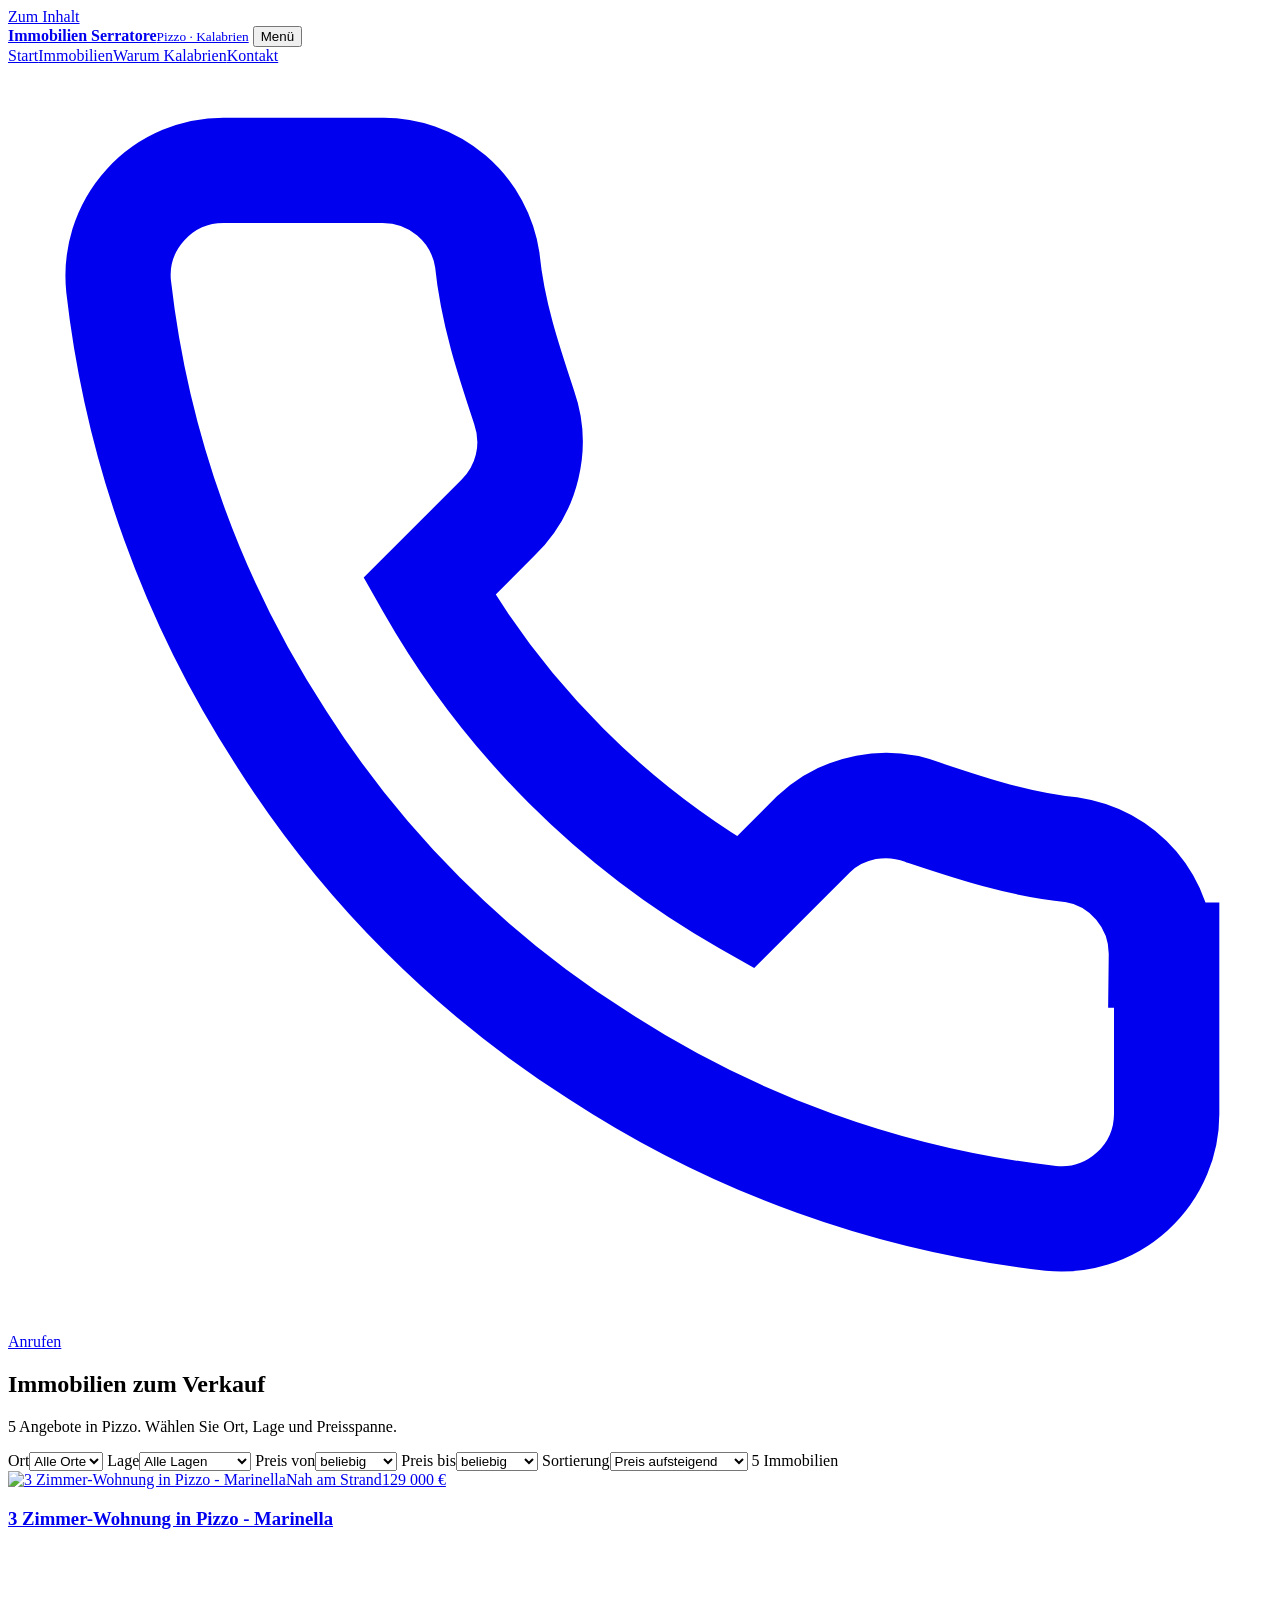
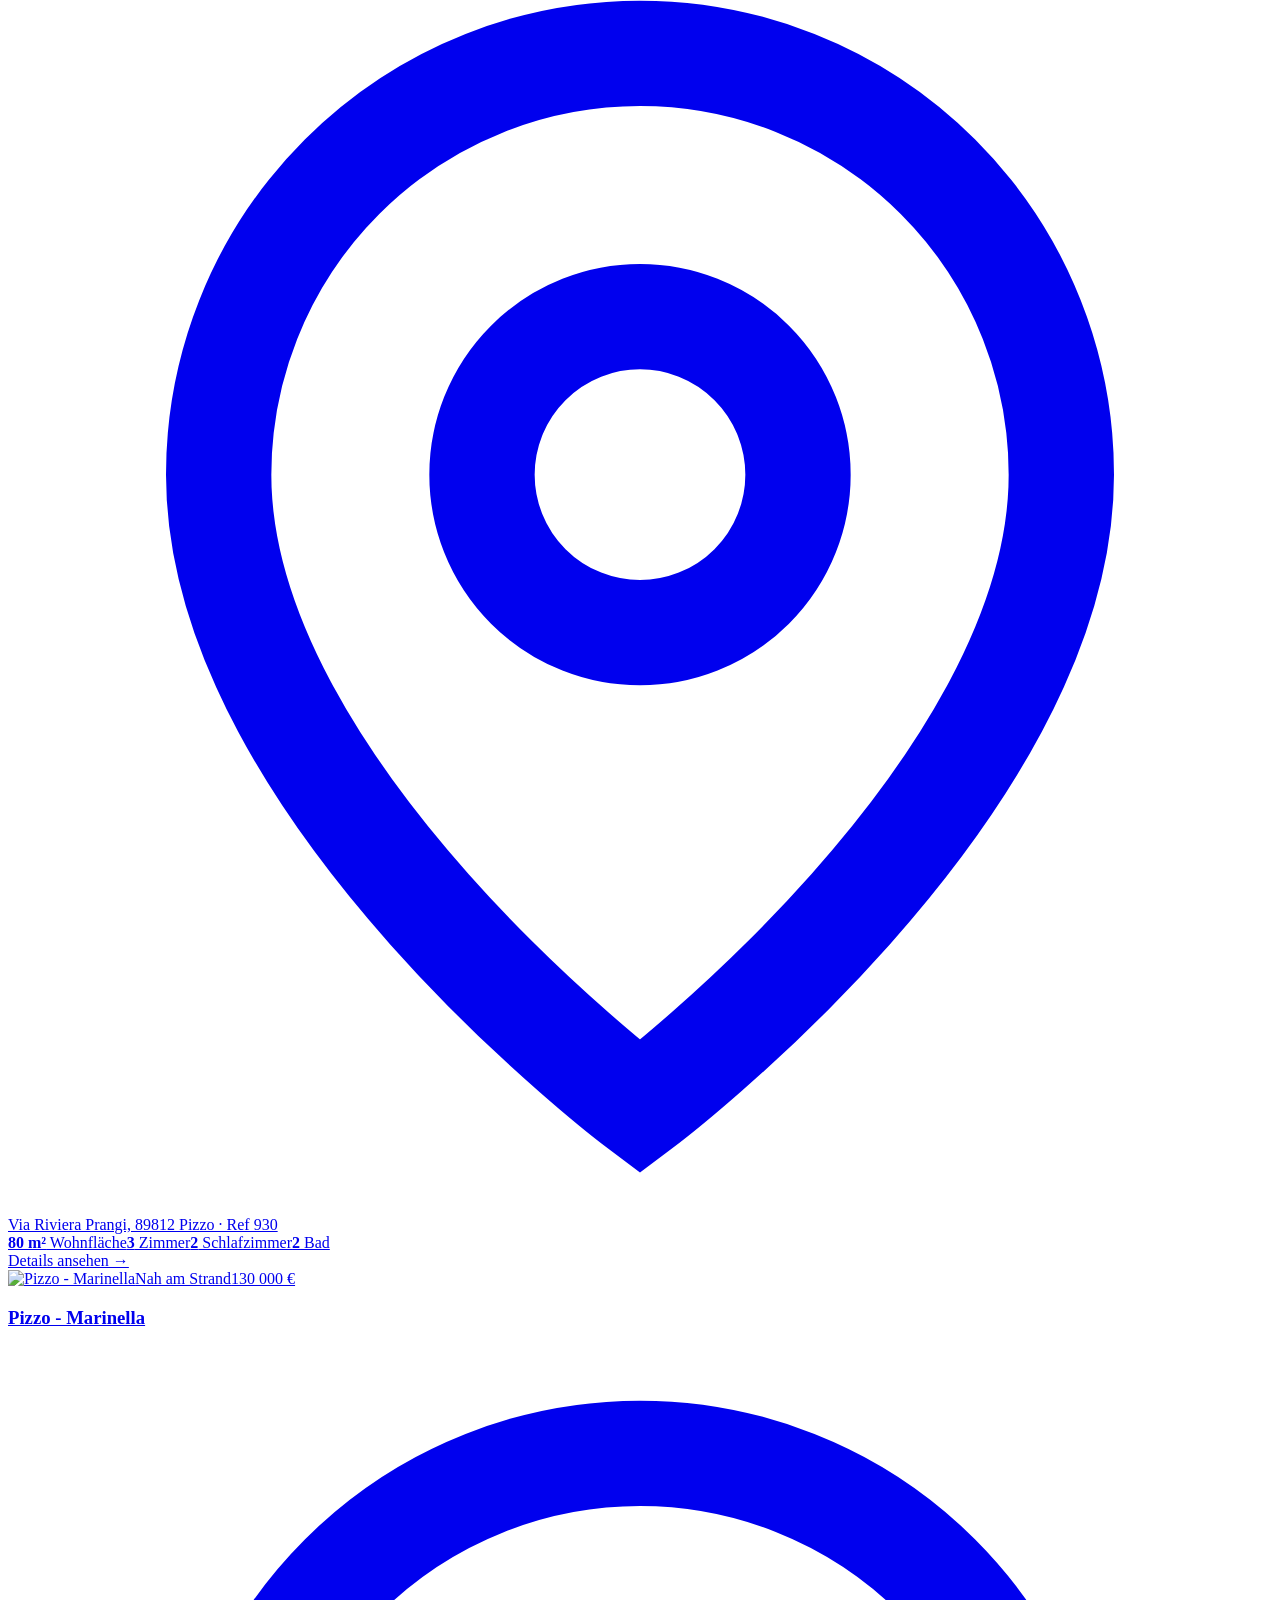
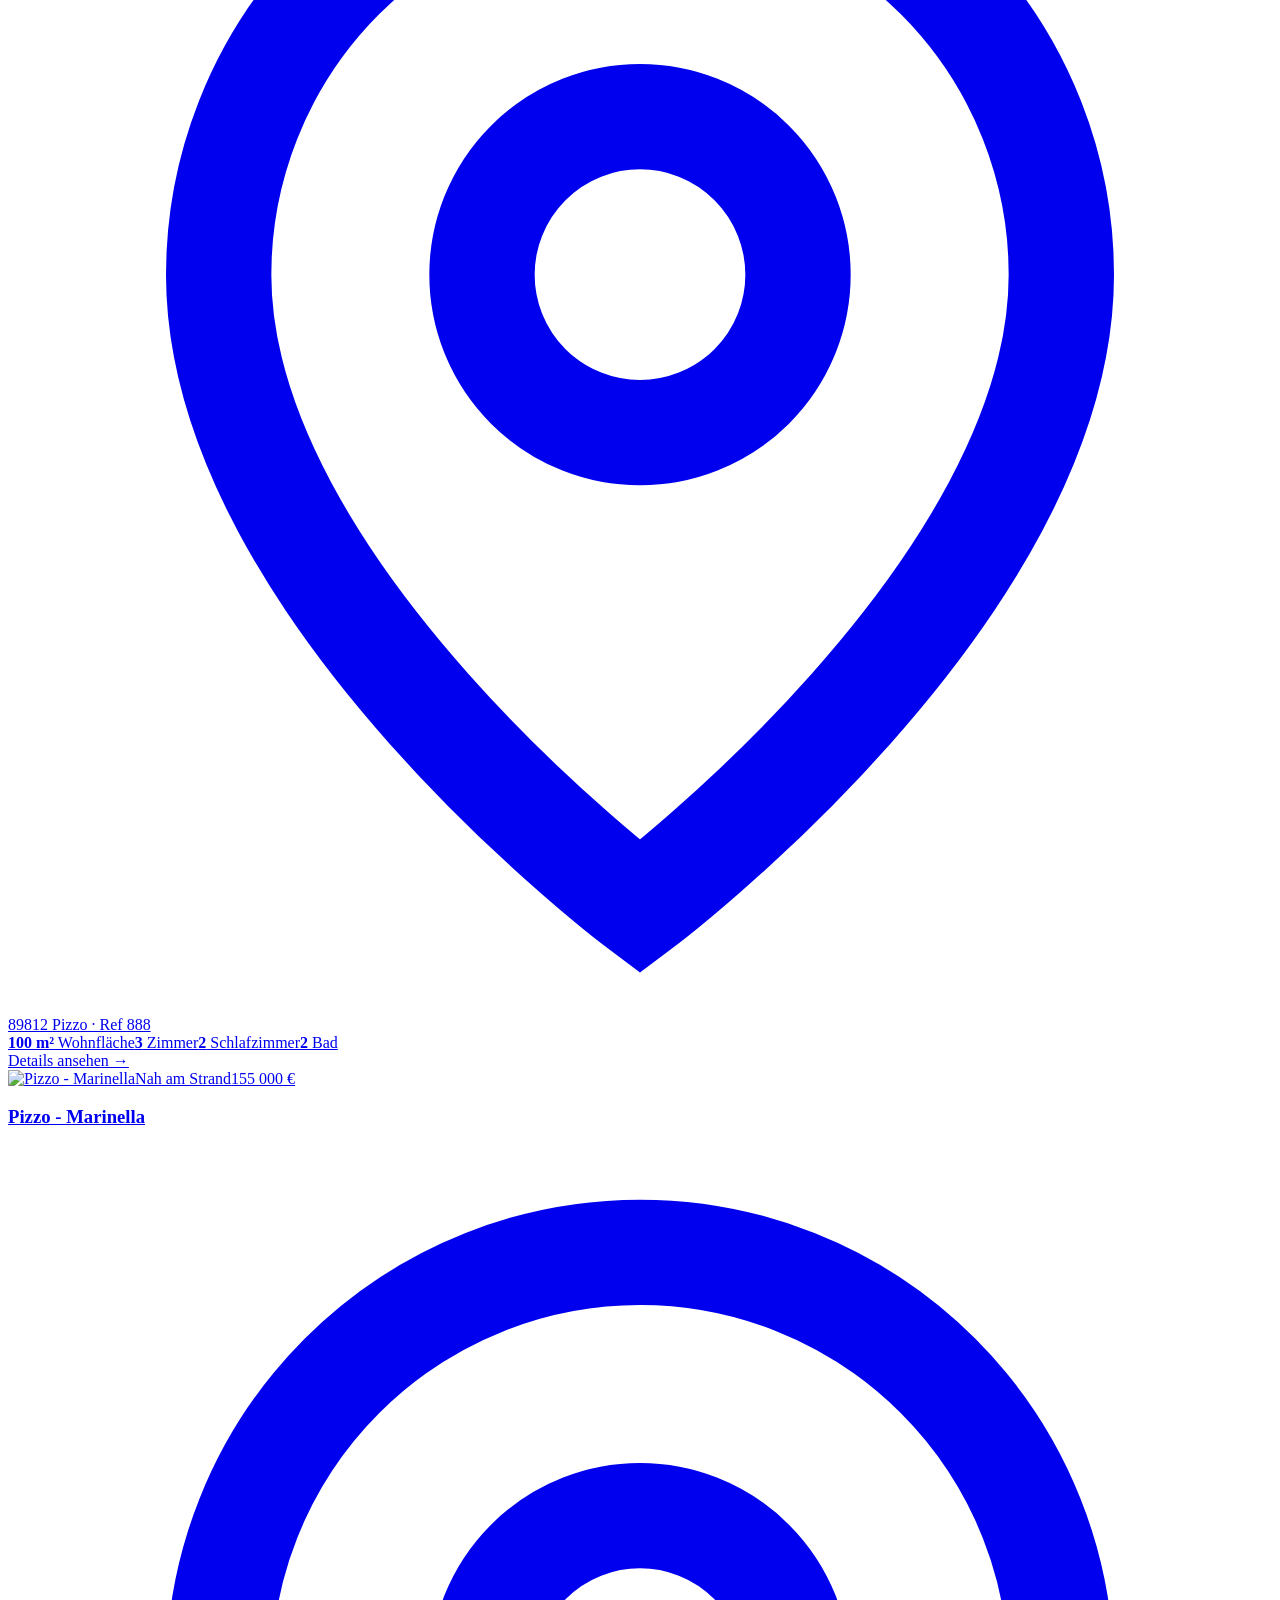
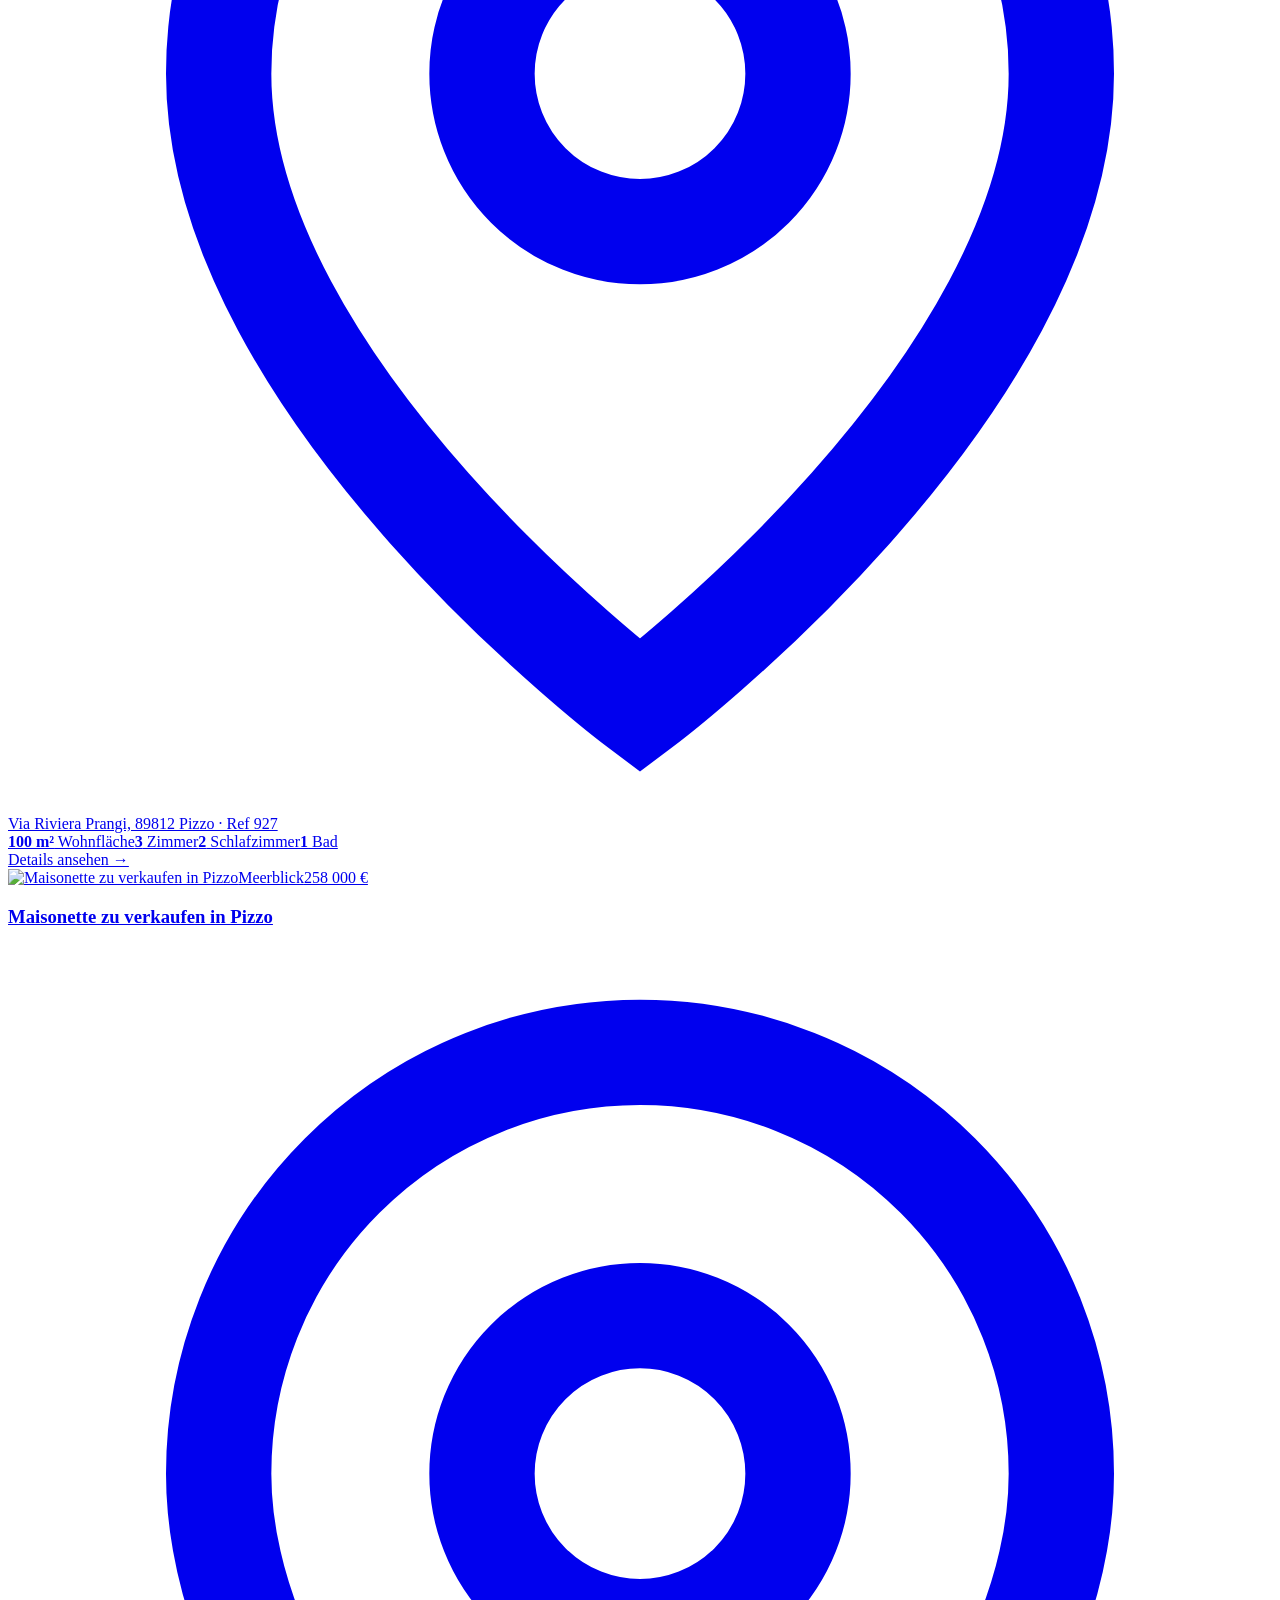
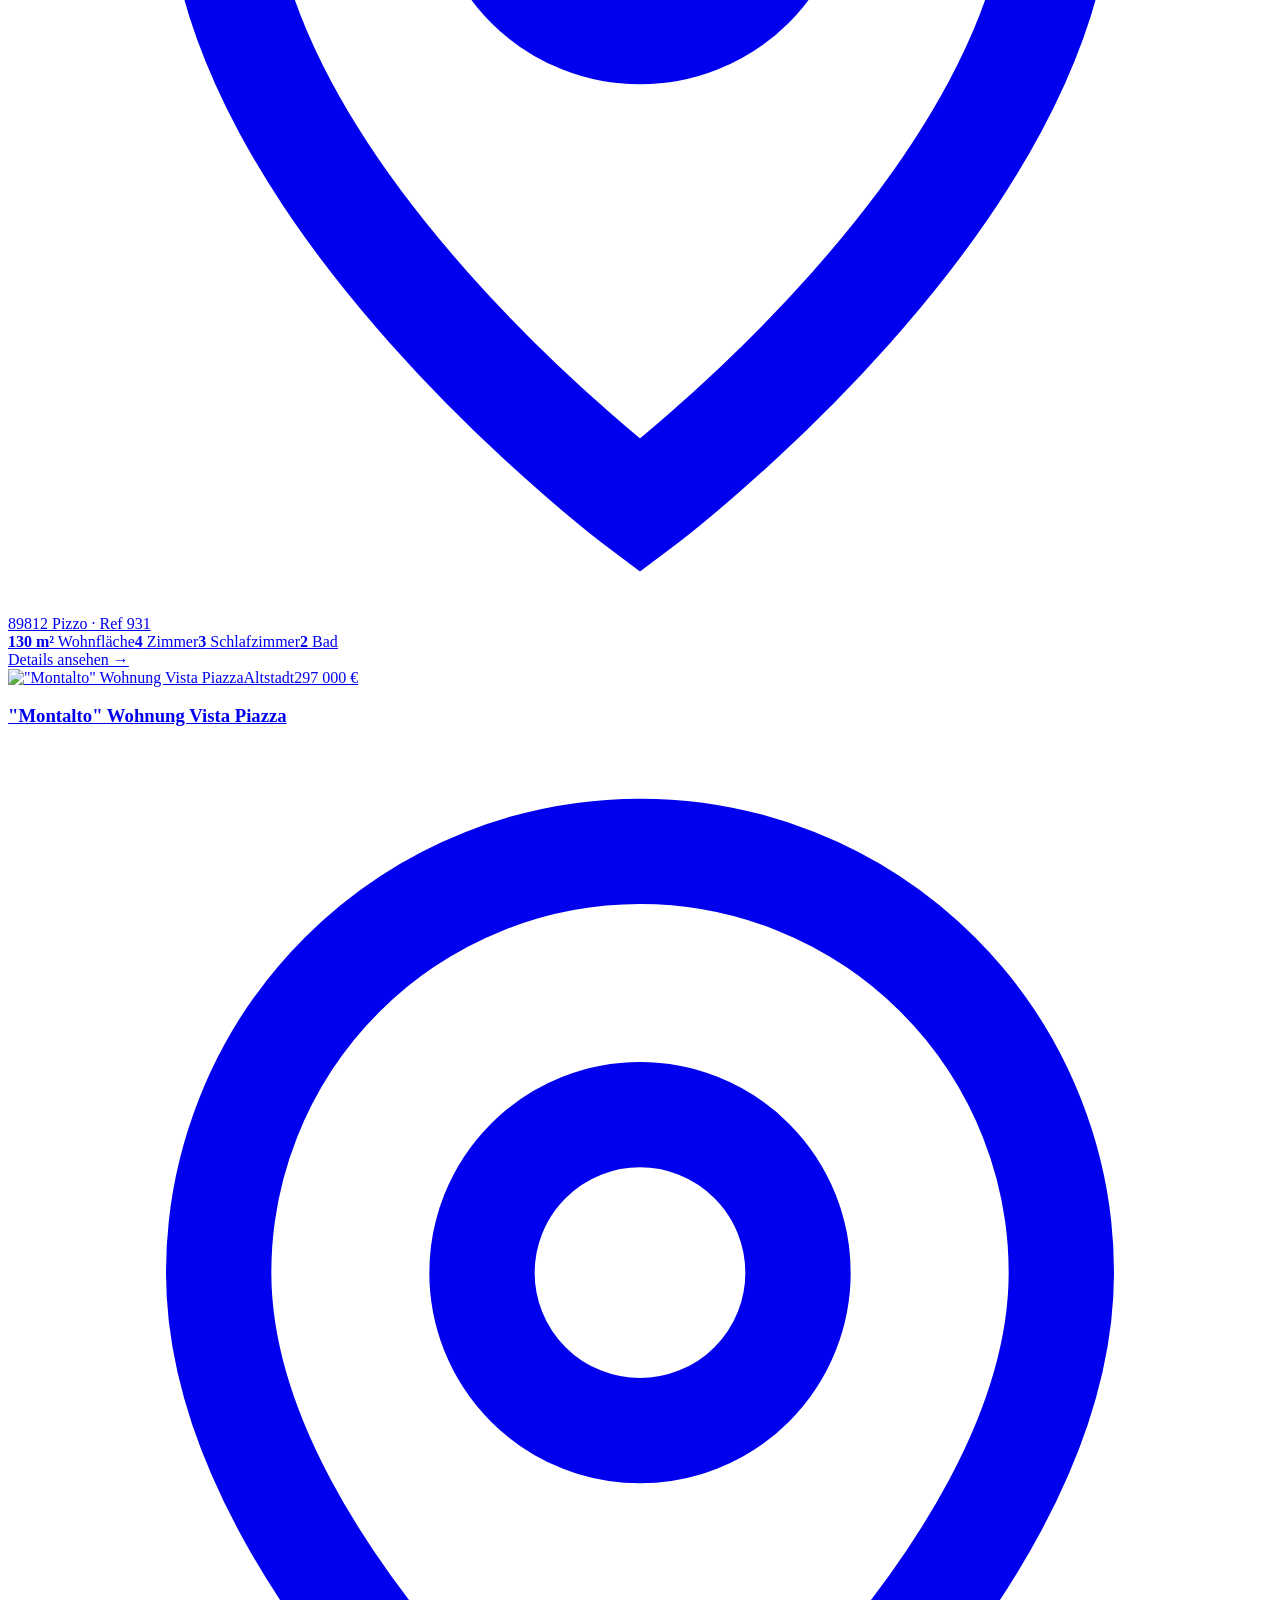
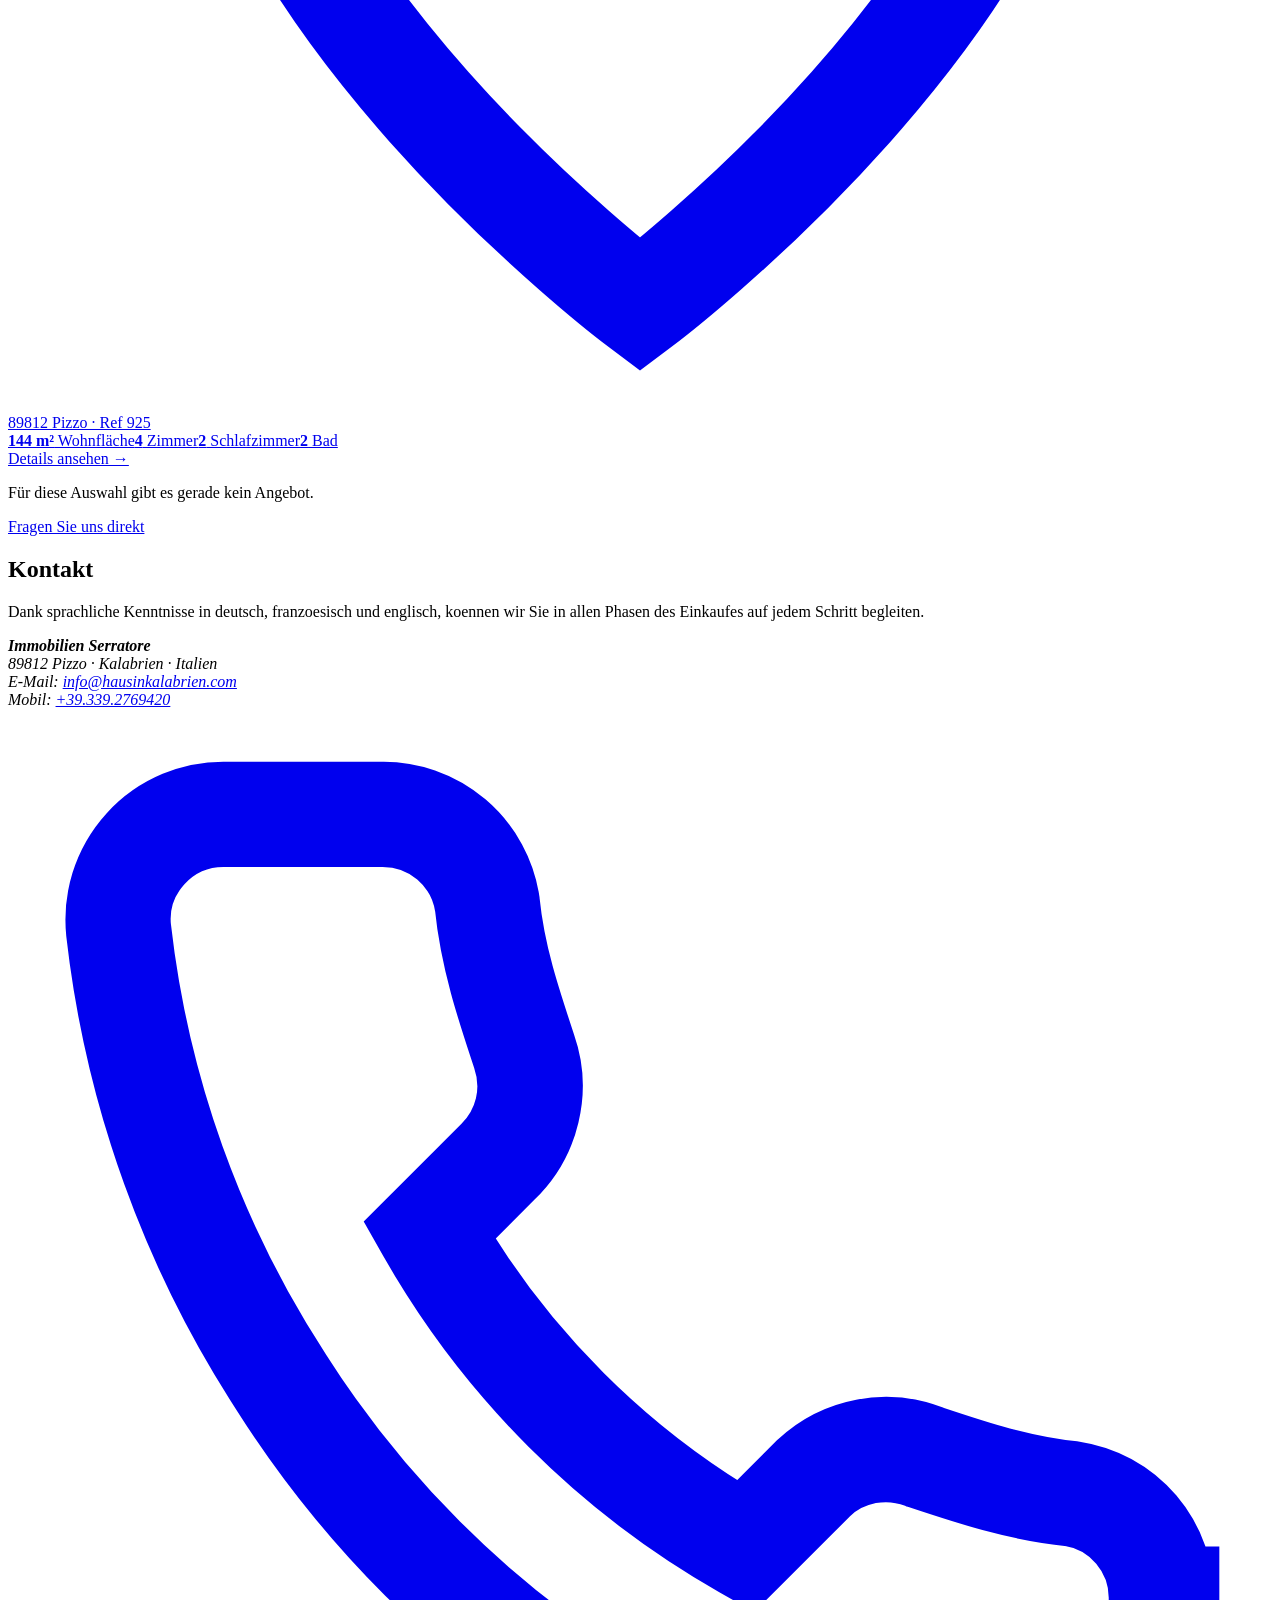
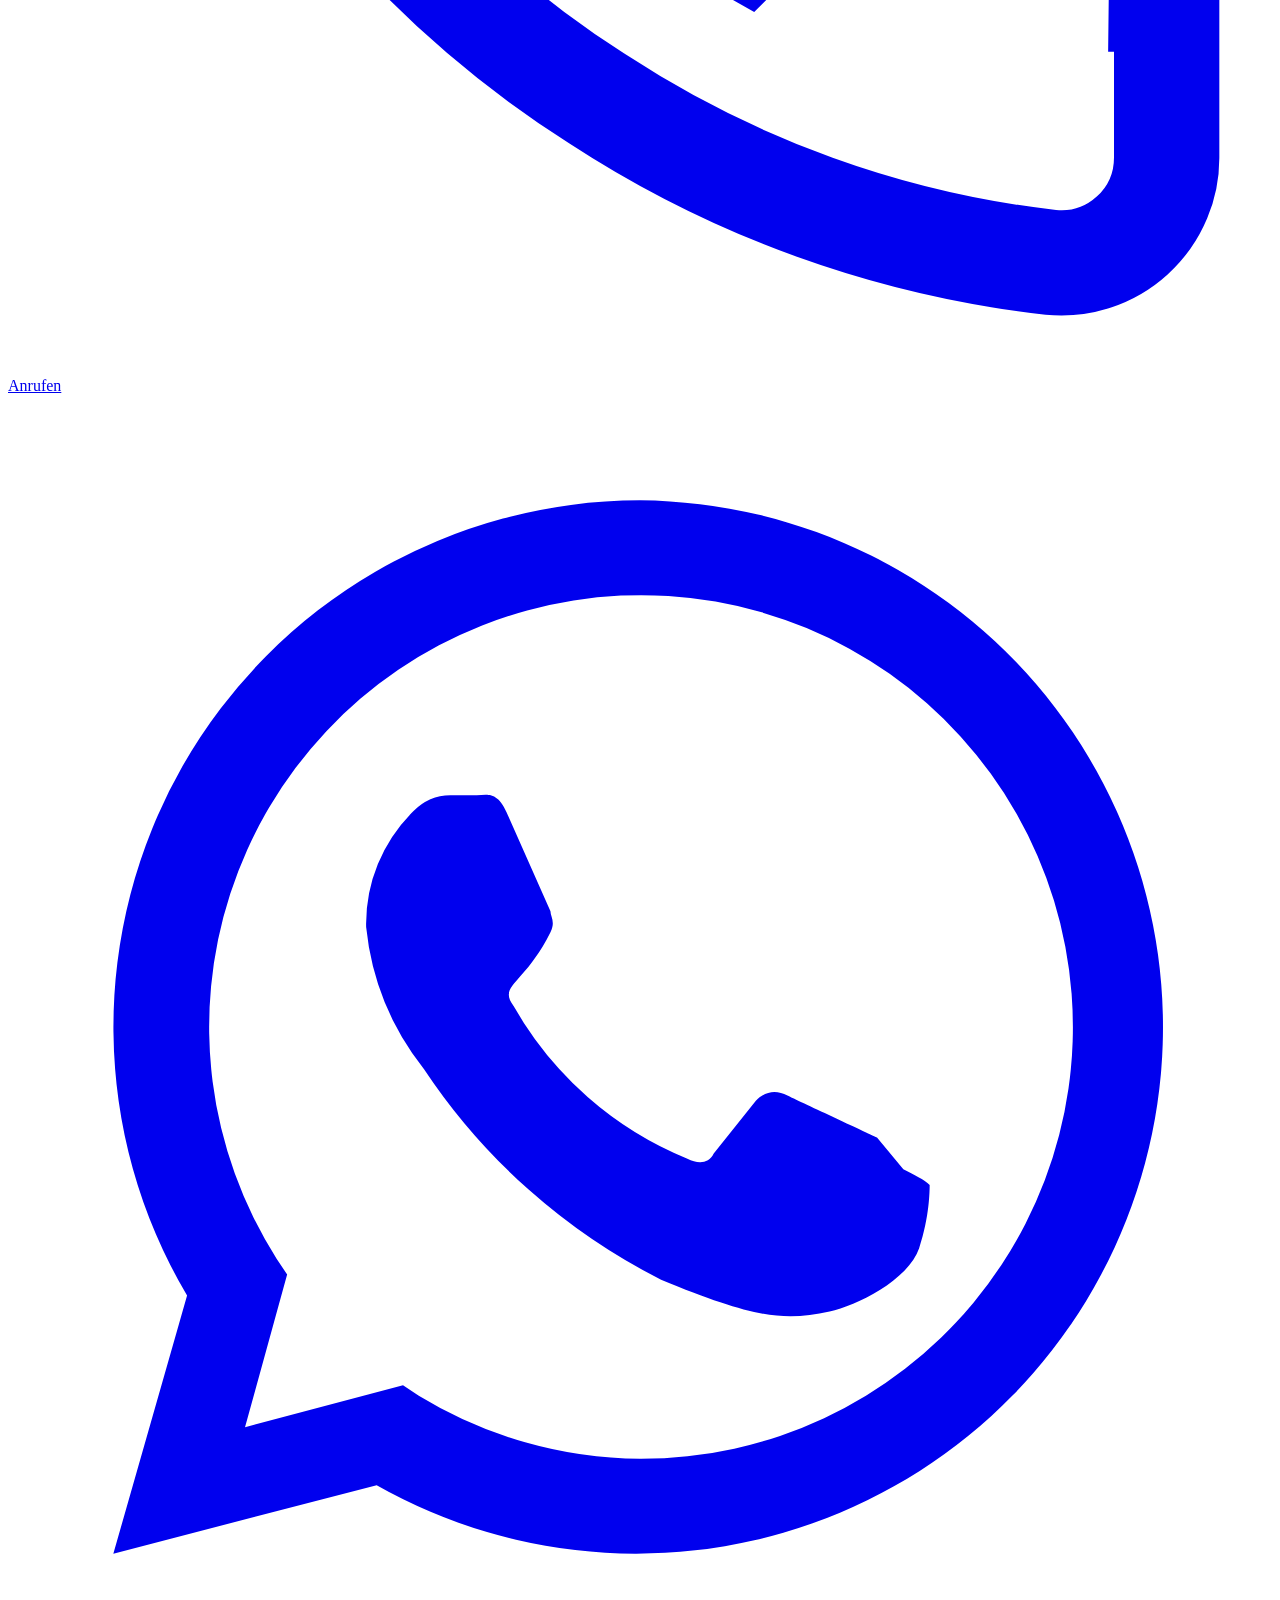
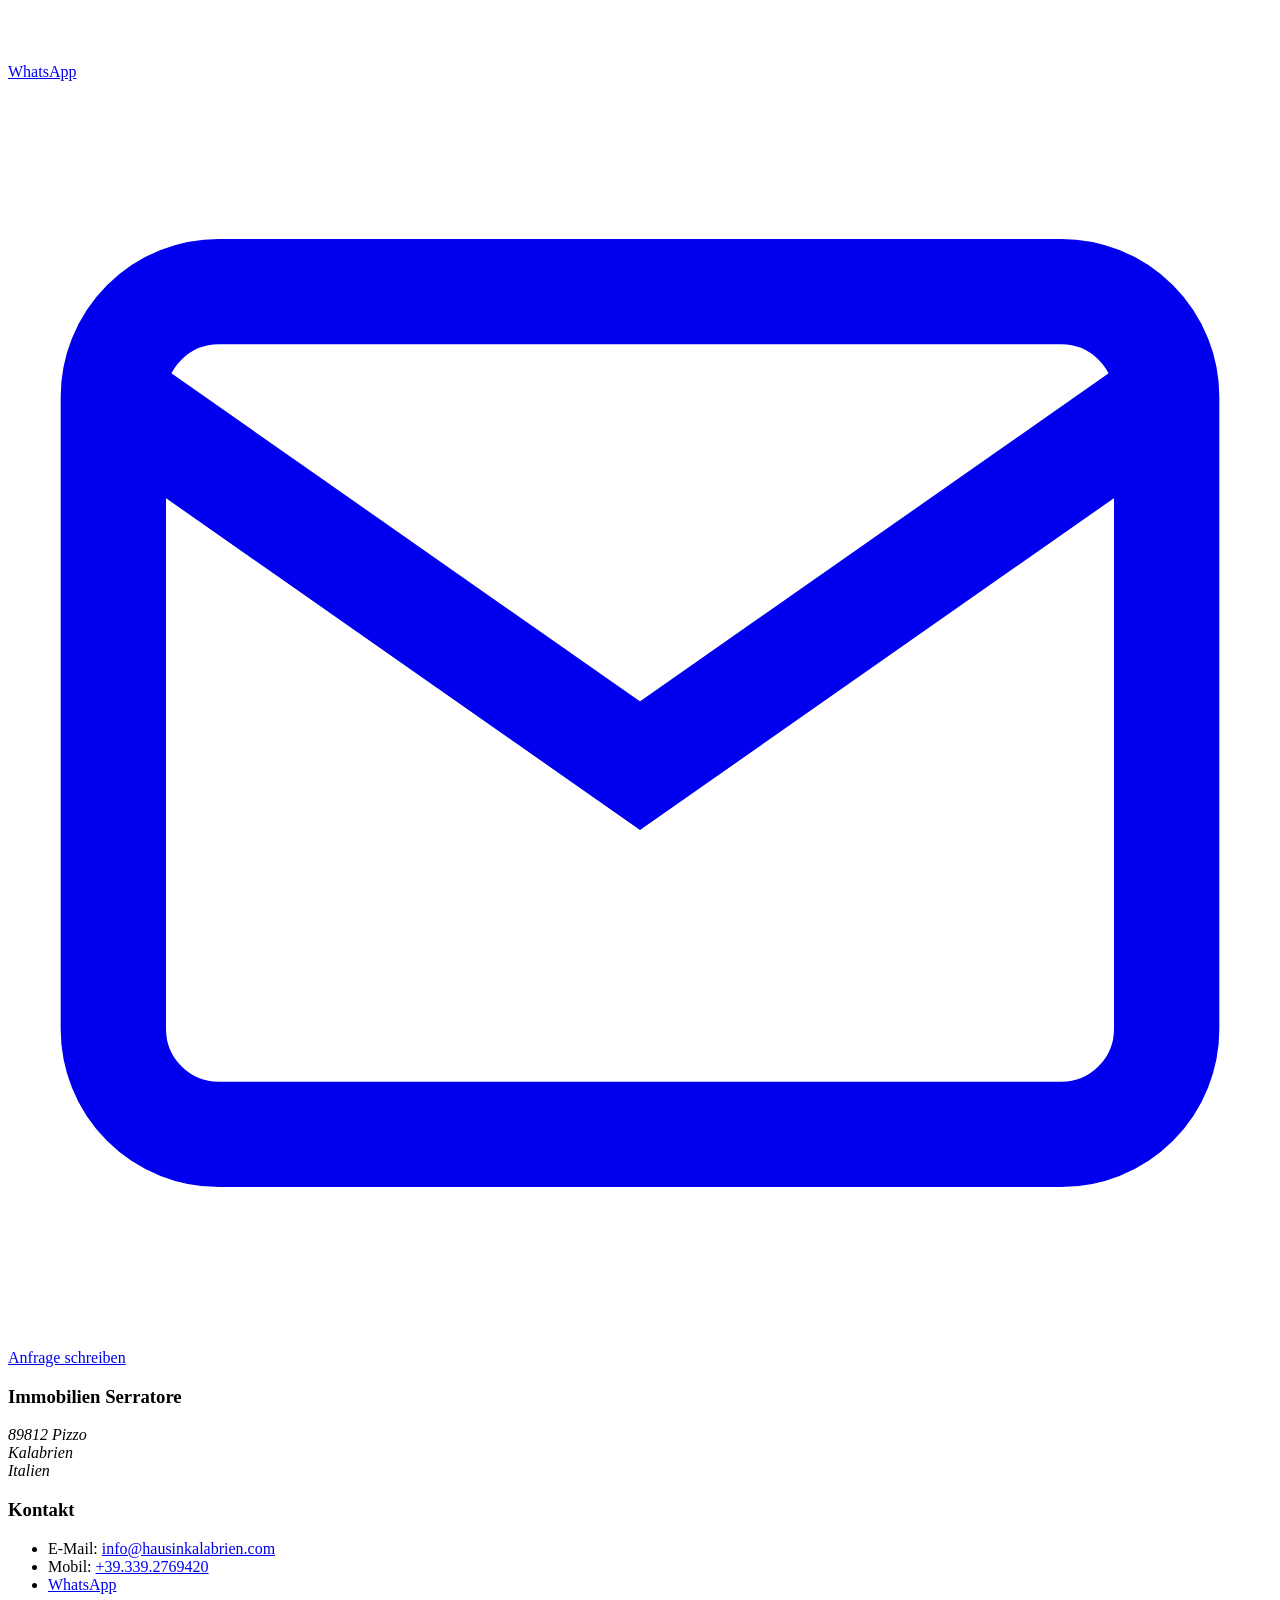
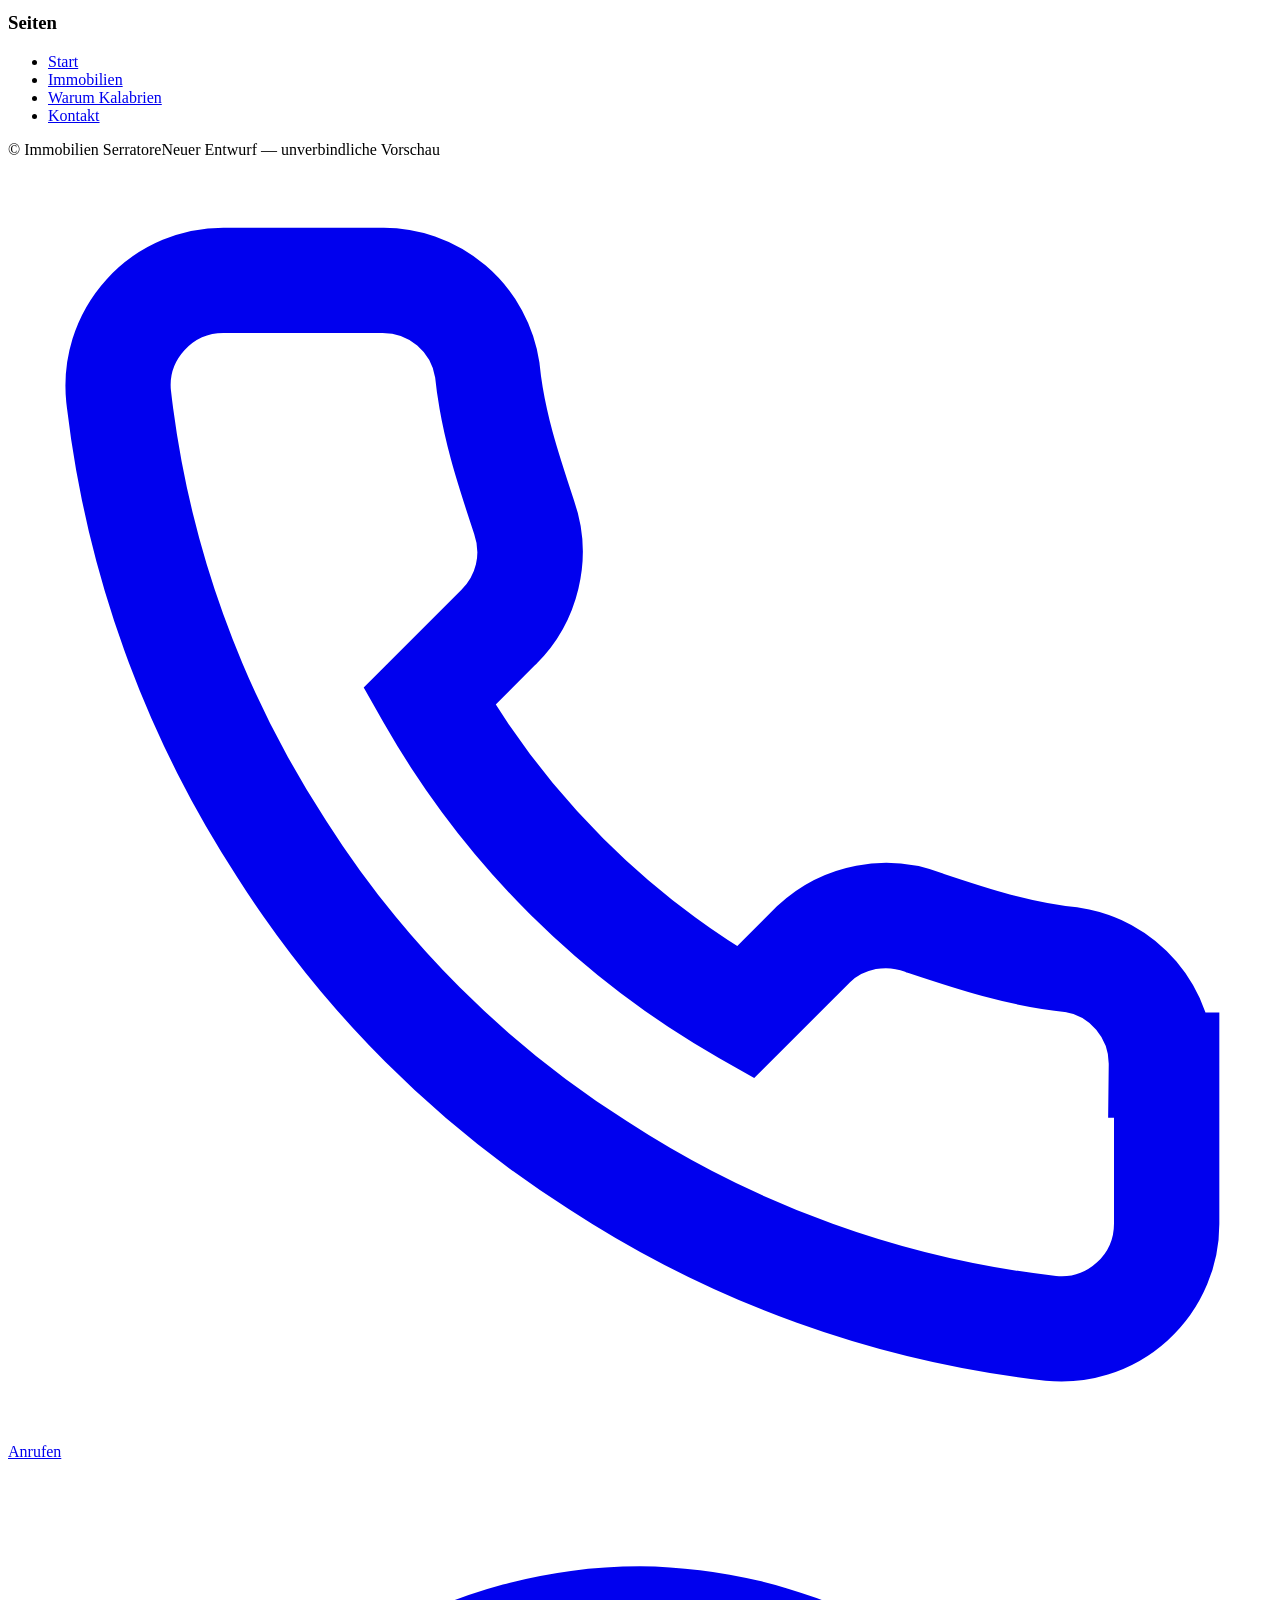
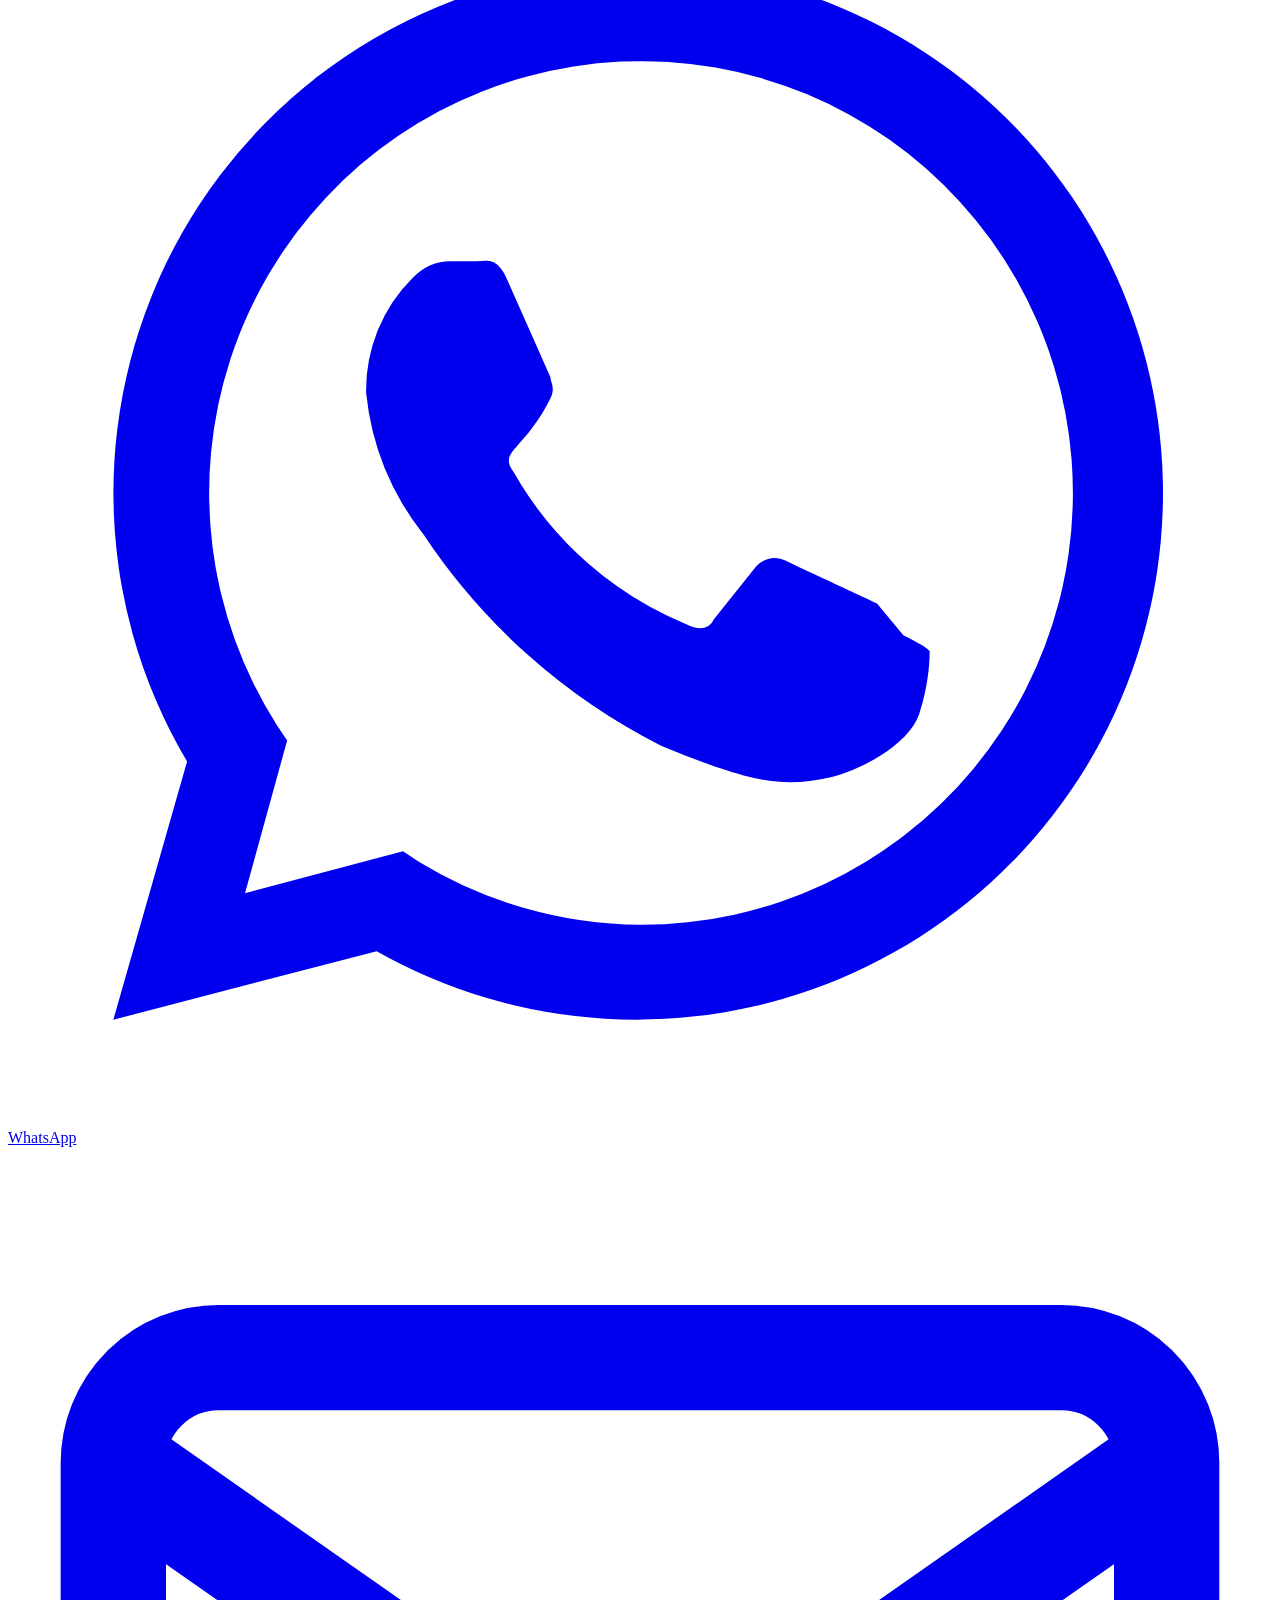
==== immobilien.html @ 053c039e "Website Grundgeruest" ====
<!DOCTYPE html>
<html lang="de">
<head>
<meta charset="utf-8">
<meta name="viewport" content="width=device-width, initial-scale=1">
<title>Immobilien zum Verkauf in Pizzo – Übersicht | Immobilien Serratore</title>
<meta name="description" content="Alle 5 Immobilien von Immobilien Serratore in Pizzo, Kalabrien: Preise von 129.000 € bis 297.000 €, filterbar nach Ort, Lage und Preis.">
<meta name="theme-color" content="#0e4a5c">
<link rel="icon" type="image/png" href="assets/favicon.png">
<link rel="stylesheet" href="assets/style.css">
</head>
<body>
<a class="skip" href="#inhalt">Zum Inhalt</a>
<header class="kopf">
 <div class="wrap">
  <a class="marke" href="index.html"><b>Immobilien Serratore</b><small>Pizzo · Kalabrien</small></a>
  <button class="menue" type="button" aria-expanded="false" aria-controls="nav">Menü</button>
  <nav class="nav" id="nav" aria-label="Hauptmenü"><a href="index.html">Start</a><a href="immobilien.html" aria-current="page">Immobilien</a><a href="warum-kalabrien.html">Warum Kalabrien</a><a href="kontakt.html">Kontakt</a><a class="knopf" href="tel:+393392769420"><svg viewBox="0 0 24 24" fill="none" stroke="currentColor" stroke-width="2" aria-hidden="true"><path d="M22 16.9v3a2 2 0 0 1-2.2 2 19.8 19.8 0 0 1-8.6-3.1 19.5 19.5 0 0 1-6-6A19.8 19.8 0 0 1 2.1 4.2 2 2 0 0 1 4.1 2h3a2 2 0 0 1 2 1.7c.1 1 .4 1.9.7 2.8a2 2 0 0 1-.5 2.1L8 9.9a16 16 0 0 0 6 6l1.3-1.3a2 2 0 0 1 2.1-.4c.9.3 1.8.6 2.8.7a2 2 0 0 1 1.7 2z"/></svg> Anrufen</a></nav>
 </div>
</header>
<main id="inhalt">
<section class="seitenkopf"><div class="wrap"><h1>Immobilien zum Verkauf</h1><p>5 Angebote in Pizzo. Wählen Sie Ort, Lage und Preisspanne.</p></div></section>
<section class="abschnitt"><div class="wrap">
 <form class="filter" id="filter" aria-label="Immobilien filtern">
  <label>Ort<select name="ort"><option value="">Alle Orte</option><option>Pizzo</option></select></label>
  <label>Lage<select name="lage"><option value="">Alle Lagen</option><option>Altstadt</option><option>Meerblick</option><option>Nah am Strand</option></select></label>
  <label>Preis von<select name="von"><option value="">beliebig</option><option value="100000">100.000 €</option><option value="150000">150.000 €</option><option value="200000">200.000 €</option><option value="250000">250.000 €</option></select></label>
  <label>Preis bis<select name="bis"><option value="">beliebig</option><option value="100000">100.000 €</option><option value="150000">150.000 €</option><option value="200000">200.000 €</option><option value="250000">250.000 €</option><option value="300000">300.000 €</option></select></label>
  <label>Sortierung<select name="sort"><option value="auf">Preis aufsteigend</option><option value="ab">Preis absteigend</option><option value="flaeche">Größte Wohnfläche</option></select></label>
  <span class="zaehler" id="zaehler" aria-live="polite">5 Immobilien</span>
 </form>
 <div class="karten" id="liste"><a class="karte" href="objekt-930.html" data-preis="129000" data-flaeche="80" data-ort="Pizzo" data-lage="Nah am Strand">
 <div class="foto"><img src="bilder/objekt-36-01-klein.jpg" alt="3 Zimmer-Wohnung in Pizzo - Marinella" width="640" height="480" loading="lazy" decoding="async"><span class="marker">Nah am Strand</span><span class="preisband">129 000 €</span></div>
 <div class="inhalt">
  <h3>3 Zimmer-Wohnung in Pizzo - Marinella</h3>
  <div class="ort"><svg viewBox="0 0 24 24" fill="none" stroke="currentColor" stroke-width="2" aria-hidden="true"><path d="M20 10c0 6-8 12-8 12S4 16 4 10a8 8 0 1 1 16 0z"/><circle cx="12" cy="10" r="3"/></svg> Via Riviera Prangi, 89812 Pizzo · Ref 930</div>
  <div class="eckdaten"><span><b>80 m²</b> Wohnfläche</span><span><b>3</b> Zimmer</span><span><b>2</b> Schlafzimmer</span><span><b>2</b> Bad</span></div>
  <span class="mehr">Details ansehen →</span>
 </div>
</a><a class="karte" href="objekt-888.html" data-preis="130000" data-flaeche="100" data-ort="Pizzo" data-lage="Nah am Strand">
 <div class="foto"><img src="bilder/objekt-9-01-klein.jpg" alt="Pizzo - Marinella" width="640" height="480" loading="lazy" decoding="async"><span class="marker">Nah am Strand</span><span class="preisband">130 000 €</span></div>
 <div class="inhalt">
  <h3>Pizzo - Marinella</h3>
  <div class="ort"><svg viewBox="0 0 24 24" fill="none" stroke="currentColor" stroke-width="2" aria-hidden="true"><path d="M20 10c0 6-8 12-8 12S4 16 4 10a8 8 0 1 1 16 0z"/><circle cx="12" cy="10" r="3"/></svg> 89812 Pizzo · Ref 888</div>
  <div class="eckdaten"><span><b>100 m²</b> Wohnfläche</span><span><b>3</b> Zimmer</span><span><b>2</b> Schlafzimmer</span><span><b>2</b> Bad</span></div>
  <span class="mehr">Details ansehen →</span>
 </div>
</a><a class="karte" href="objekt-927.html" data-preis="155000" data-flaeche="100" data-ort="Pizzo" data-lage="Nah am Strand">
 <div class="foto"><img src="bilder/objekt-34-01-klein.jpg" alt="Pizzo - Marinella" width="640" height="480" loading="lazy" decoding="async"><span class="marker">Nah am Strand</span><span class="preisband">155 000 €</span></div>
 <div class="inhalt">
  <h3>Pizzo - Marinella</h3>
  <div class="ort"><svg viewBox="0 0 24 24" fill="none" stroke="currentColor" stroke-width="2" aria-hidden="true"><path d="M20 10c0 6-8 12-8 12S4 16 4 10a8 8 0 1 1 16 0z"/><circle cx="12" cy="10" r="3"/></svg> Via Riviera Prangi, 89812 Pizzo · Ref 927</div>
  <div class="eckdaten"><span><b>100 m²</b> Wohnfläche</span><span><b>3</b> Zimmer</span><span><b>2</b> Schlafzimmer</span><span><b>1</b> Bad</span></div>
  <span class="mehr">Details ansehen →</span>
 </div>
</a><a class="karte" href="objekt-931.html" data-preis="258000" data-flaeche="130" data-ort="Pizzo" data-lage="Meerblick">
 <div class="foto"><img src="bilder/objekt-37-01-klein.jpg" alt="Maisonette zu verkaufen in Pizzo" width="640" height="480" loading="lazy" decoding="async"><span class="marker">Meerblick</span><span class="preisband">258 000 €</span></div>
 <div class="inhalt">
  <h3>Maisonette zu verkaufen in Pizzo</h3>
  <div class="ort"><svg viewBox="0 0 24 24" fill="none" stroke="currentColor" stroke-width="2" aria-hidden="true"><path d="M20 10c0 6-8 12-8 12S4 16 4 10a8 8 0 1 1 16 0z"/><circle cx="12" cy="10" r="3"/></svg> 89812 Pizzo · Ref 931</div>
  <div class="eckdaten"><span><b>130 m²</b> Wohnfläche</span><span><b>4</b> Zimmer</span><span><b>3</b> Schlafzimmer</span><span><b>2</b> Bad</span></div>
  <span class="mehr">Details ansehen →</span>
 </div>
</a><a class="karte" href="objekt-925.html" data-preis="297000" data-flaeche="144" data-ort="Pizzo" data-lage="Altstadt">
 <div class="foto"><img src="bilder/objekt-32-01-klein.jpg" alt="&quot;Montalto&quot; Wohnung Vista Piazza" width="640" height="480" loading="lazy" decoding="async"><span class="marker">Altstadt</span><span class="preisband">297 000 €</span></div>
 <div class="inhalt">
  <h3>&quot;Montalto&quot; Wohnung Vista Piazza</h3>
  <div class="ort"><svg viewBox="0 0 24 24" fill="none" stroke="currentColor" stroke-width="2" aria-hidden="true"><path d="M20 10c0 6-8 12-8 12S4 16 4 10a8 8 0 1 1 16 0z"/><circle cx="12" cy="10" r="3"/></svg> 89812 Pizzo · Ref 925</div>
  <div class="eckdaten"><span><b>144 m²</b> Wohnfläche</span><span><b>4</b> Zimmer</span><span><b>2</b> Schlafzimmer</span><span><b>2</b> Bad</span></div>
  <span class="mehr">Details ansehen →</span>
 </div>
</a></div>
 <div class="leer" id="leer"><p>Für diese Auswahl gibt es gerade kein Angebot.</p><a class="knopf" href="kontakt.html">Fragen Sie uns direkt</a></div>
</div></section>
<section class="abschnitt"><div class="wrap"><div class="kontaktbox">
 <div>
  <h2>Kontakt</h2>
  <p>Dank sprachliche Kenntnisse in deutsch, franzoesisch und englisch, koennen wir Sie in allen Phasen des Einkaufes auf jedem Schritt begleiten.</p>
  <address><b>Immobilien Serratore</b><br>89812 Pizzo · Kalabrien · Italien<br>E-Mail: <a href="mailto:info@hausinkalabrien.com">info@hausinkalabrien.com</a><br>Mobil: <a href="tel:+393392769420">+39.339.2769420</a></address>
 </div>
 <div class="aktionen">
  <a class="knopf" href="tel:+393392769420"><svg viewBox="0 0 24 24" fill="none" stroke="currentColor" stroke-width="2" aria-hidden="true"><path d="M22 16.9v3a2 2 0 0 1-2.2 2 19.8 19.8 0 0 1-8.6-3.1 19.5 19.5 0 0 1-6-6A19.8 19.8 0 0 1 2.1 4.2 2 2 0 0 1 4.1 2h3a2 2 0 0 1 2 1.7c.1 1 .4 1.9.7 2.8a2 2 0 0 1-.5 2.1L8 9.9a16 16 0 0 0 6 6l1.3-1.3a2 2 0 0 1 2.1-.4c.9.3 1.8.6 2.8.7a2 2 0 0 1 1.7 2z"/></svg> Anrufen</a>
  <a class="knopf wa" href="https://wa.me/393392769420" rel="noopener"><svg viewBox="0 0 24 24" fill="currentColor" aria-hidden="true"><path d="M12 2a10 10 0 0 0-8.6 15.1L2 22l5-1.3A10 10 0 1 0 12 2zm0 18.2a8.2 8.2 0 0 1-4.2-1.2l-.3-.2-3 .8.8-2.9-.2-.3A8.2 8.2 0 1 1 12 20.2zm4.5-6.1c-.2-.1-1.5-.7-1.7-.8-.2-.1-.4-.1-.6.1l-.8 1c-.1.2-.3.2-.5.1a6.7 6.7 0 0 1-3.3-2.9c-.3-.4.2-.4.7-1.4.1-.2 0-.3 0-.4l-.8-1.8c-.2-.5-.4-.4-.6-.4h-.5a1 1 0 0 0-.7.3 3 3 0 0 0-.9 2.2 5.2 5.2 0 0 0 1.1 2.7 11.8 11.8 0 0 0 4.5 4c1.7.7 2.3.8 3.2.6.5-.1 1.5-.6 1.7-1.2.2-.6.2-1.1.2-1.2-.1-.1-.3-.2-.5-.3z"/></svg> WhatsApp</a>
  <a class="knopf hell" href="kontakt.html"><svg viewBox="0 0 24 24" fill="none" stroke="currentColor" stroke-width="2" aria-hidden="true"><rect x="2" y="4" width="20" height="16" rx="2"/><path d="m22 6-10 7L2 6"/></svg> Anfrage schreiben</a>
 </div>
</div></div></section>
</main>
<footer class="fuss">
 <div class="wrap">
  <div>
   <h3>Immobilien Serratore</h3>
   <address>89812 Pizzo<br>Kalabrien<br>Italien</address>
  </div>
  <div>
   <h3>Kontakt</h3>
   <ul>
    <li>E-Mail: <a href="mailto:info@hausinkalabrien.com">info@hausinkalabrien.com</a></li>
    <li>Mobil: <a href="tel:+393392769420">+39.339.2769420</a></li>
    <li><a href="https://wa.me/393392769420" rel="noopener">WhatsApp</a></li>
   </ul>
  </div>
  <div>
   <h3>Seiten</h3>
   <ul><li><a href="index.html">Start</a></li><li><a href="immobilien.html">Immobilien</a></li><li><a href="warum-kalabrien.html">Warum Kalabrien</a></li><li><a href="kontakt.html">Kontakt</a></li></ul>
  </div>
  <p class="vermerk"><span>© Immobilien Serratore</span><span>Neuer Entwurf — unverbindliche Vorschau</span></p>
 </div>
</footer>
<nav class="leiste" aria-label="Schnellkontakt">
 <a class="knopf" href="tel:+393392769420"><svg viewBox="0 0 24 24" fill="none" stroke="currentColor" stroke-width="2" aria-hidden="true"><path d="M22 16.9v3a2 2 0 0 1-2.2 2 19.8 19.8 0 0 1-8.6-3.1 19.5 19.5 0 0 1-6-6A19.8 19.8 0 0 1 2.1 4.2 2 2 0 0 1 4.1 2h3a2 2 0 0 1 2 1.7c.1 1 .4 1.9.7 2.8a2 2 0 0 1-.5 2.1L8 9.9a16 16 0 0 0 6 6l1.3-1.3a2 2 0 0 1 2.1-.4c.9.3 1.8.6 2.8.7a2 2 0 0 1 1.7 2z"/></svg> Anrufen</a>
 <a class="knopf wa" href="https://wa.me/393392769420" rel="noopener"><svg viewBox="0 0 24 24" fill="currentColor" aria-hidden="true"><path d="M12 2a10 10 0 0 0-8.6 15.1L2 22l5-1.3A10 10 0 1 0 12 2zm0 18.2a8.2 8.2 0 0 1-4.2-1.2l-.3-.2-3 .8.8-2.9-.2-.3A8.2 8.2 0 1 1 12 20.2zm4.5-6.1c-.2-.1-1.5-.7-1.7-.8-.2-.1-.4-.1-.6.1l-.8 1c-.1.2-.3.2-.5.1a6.7 6.7 0 0 1-3.3-2.9c-.3-.4.2-.4.7-1.4.1-.2 0-.3 0-.4l-.8-1.8c-.2-.5-.4-.4-.6-.4h-.5a1 1 0 0 0-.7.3 3 3 0 0 0-.9 2.2 5.2 5.2 0 0 0 1.1 2.7 11.8 11.8 0 0 0 4.5 4c1.7.7 2.3.8 3.2.6.5-.1 1.5-.6 1.7-1.2.2-.6.2-1.1.2-1.2-.1-.1-.3-.2-.5-.3z"/></svg> WhatsApp</a>
 <a class="knopf meer" href="mailto:info@hausinkalabrien.com"><svg viewBox="0 0 24 24" fill="none" stroke="currentColor" stroke-width="2" aria-hidden="true"><rect x="2" y="4" width="20" height="16" rx="2"/><path d="m22 6-10 7L2 6"/></svg> E-Mail</a>
</nav>
<script src="assets/site.js" defer></script>
</body>
</html>
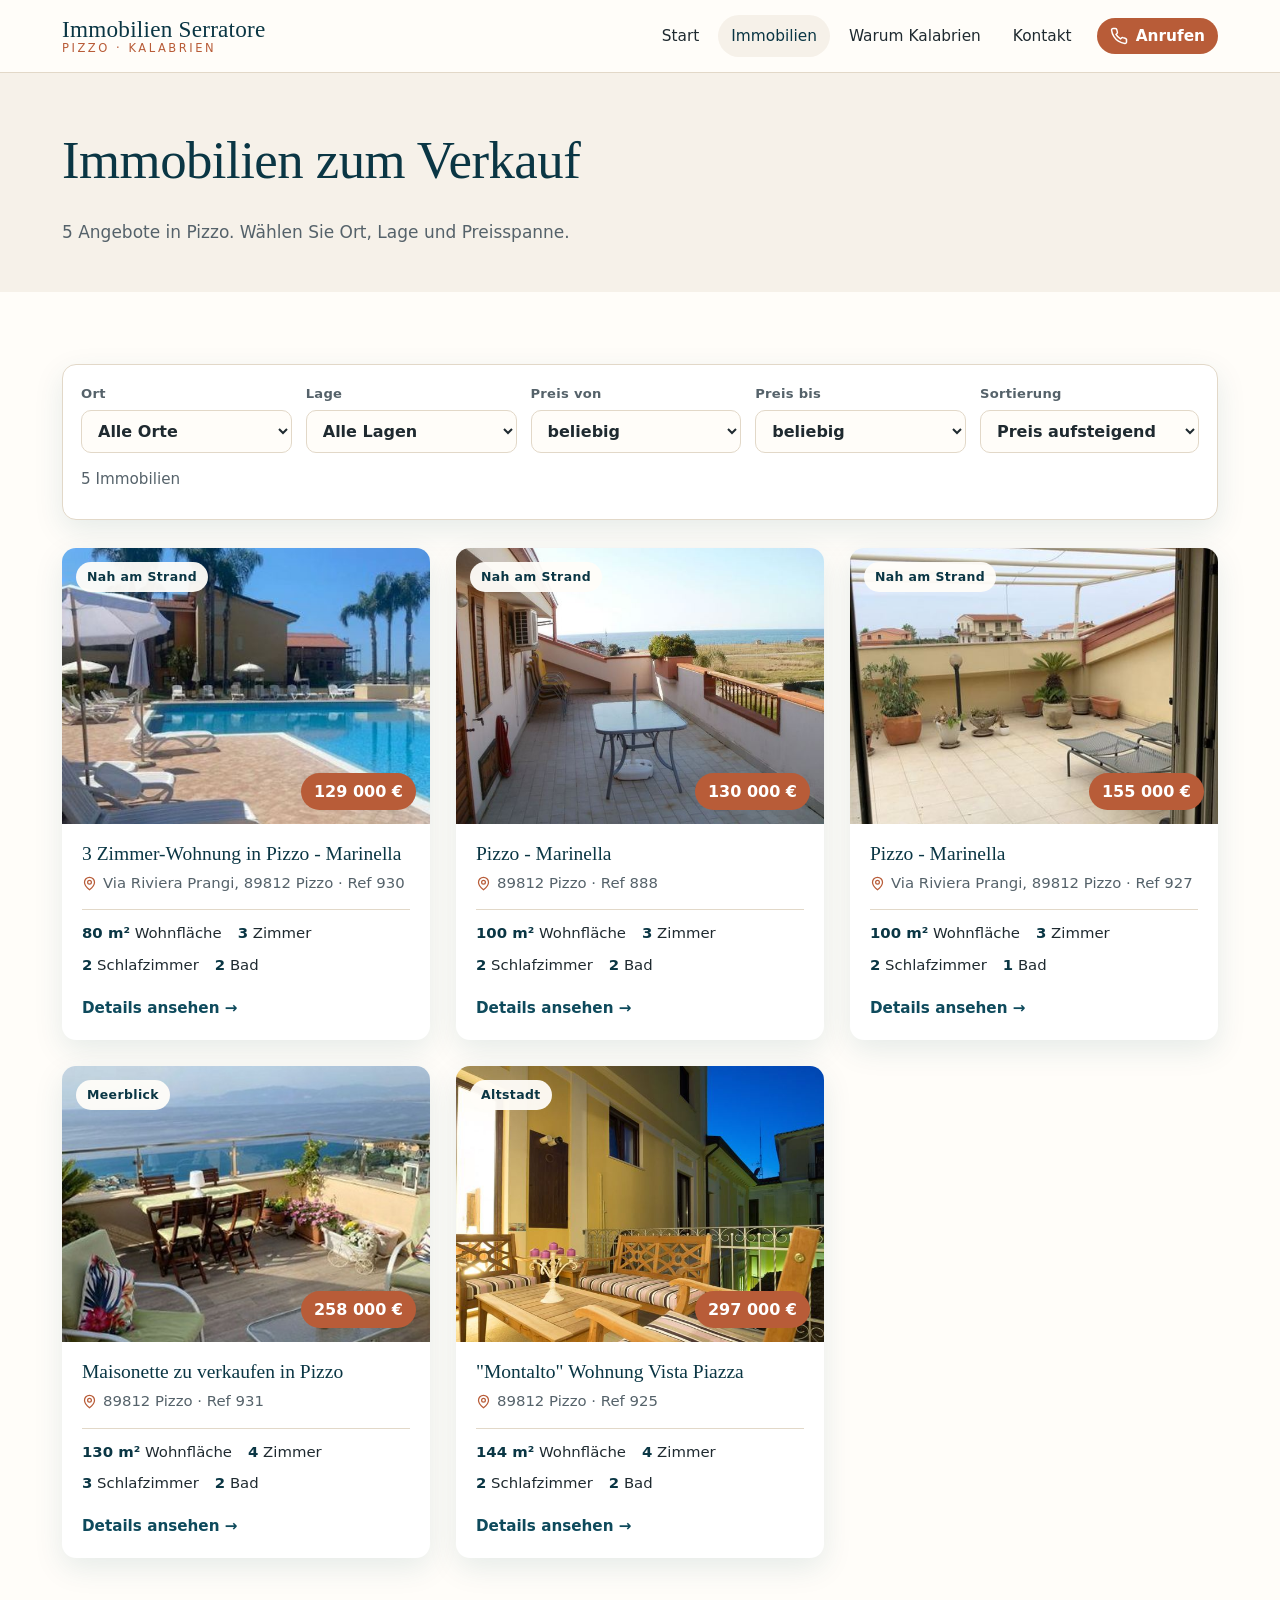
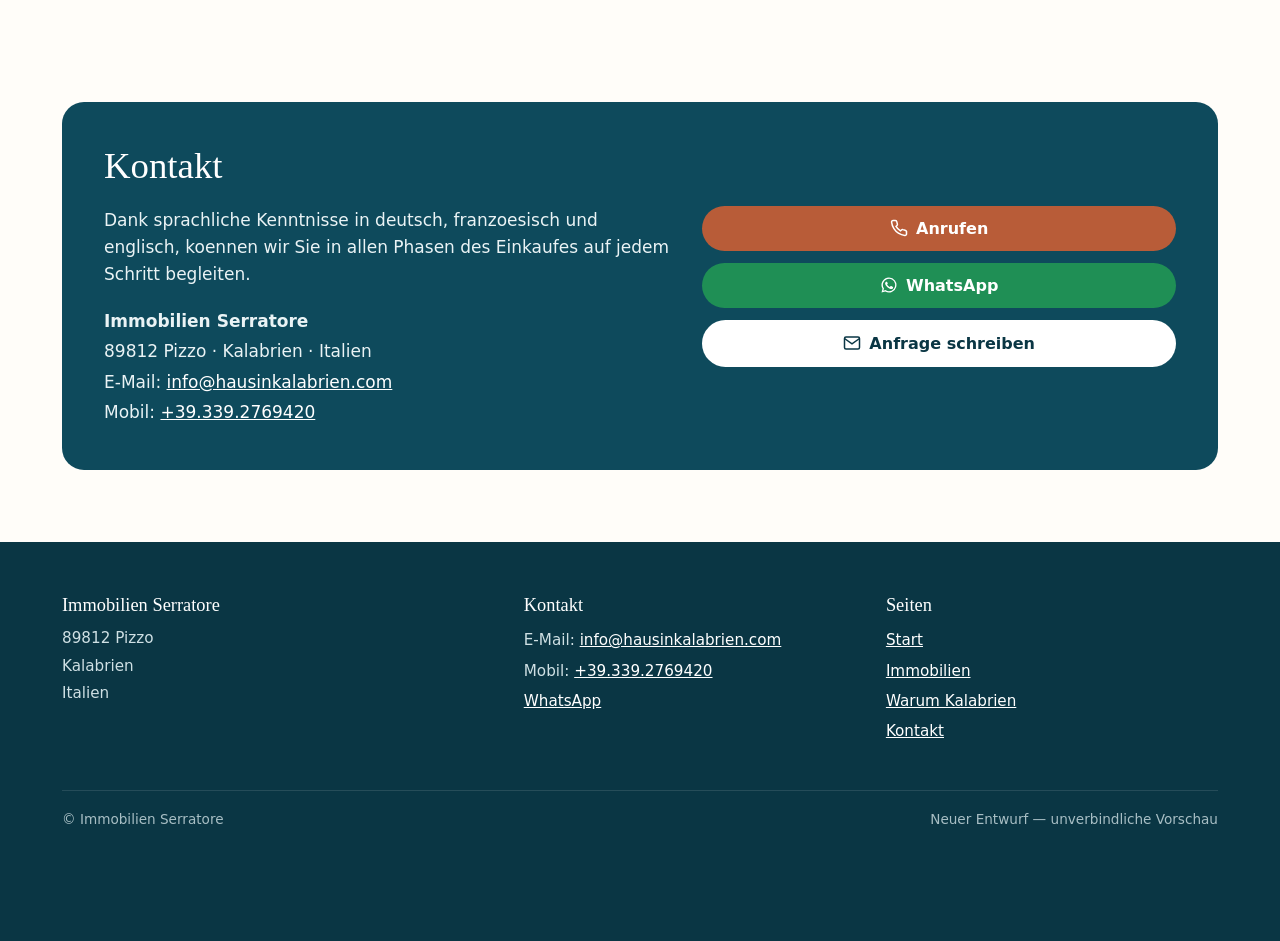
==== commit ede8e2df: "Breiten-Fix und Cache" ====
--- a/immobilien.html
+++ b/immobilien.html
@@ -7,7 +7,7 @@
 <meta name="description" content="Alle 5 Immobilien von Immobilien Serratore in Pizzo, Kalabrien: Preise von 129.000 € bis 297.000 €, filterbar nach Ort, Lage und Preis.">
 <meta name="theme-color" content="#0e4a5c">
 <link rel="icon" type="image/png" href="assets/favicon.png">
-<link rel="stylesheet" href="assets/style.css">
+<link rel="stylesheet" href="assets/style.css?v=2">
 </head>
 <body>
 <a class="skip" href="#inhalt">Zum Inhalt</a>
--- a/assets/style.css
+++ b/assets/style.css
@@ -0,0 +1,209 @@
+/* Immobilien Serratore – Schaukopie, hell und mediterran. Keine externen Schriften, alles lokal. */
+:root{
+  --sand:#f6f1e9; --sand-2:#ece3d4; --weiss:#fffdf9; --text:#1f2a30; --text-2:#55626a;
+  --meer:#0e4a5c; --meer-2:#0a3644; --terra:#b85c38; --terra-2:#9d4a2a; --linie:#e2d8c8;
+  --radius:14px; --schatten:0 10px 30px rgba(14,74,92,.10); --max:1200px;
+  --serif:"Iowan Old Style","Palatino Linotype",Palatino,"Book Antiqua",Georgia,serif;
+  --sans:system-ui,-apple-system,"Segoe UI",Roboto,"Helvetica Neue",Arial,sans-serif;
+}
+*{box-sizing:border-box}
+html{scroll-behavior:smooth}
+body{margin:0;font-family:var(--sans);color:var(--text);background:var(--weiss);line-height:1.6;font-size:17px;-webkit-font-smoothing:antialiased}
+img{max-width:100%;display:block;height:auto}
+a{color:var(--meer)}
+h1,h2,h3{font-family:var(--serif);font-weight:500;line-height:1.2;margin:0 0 .5em;color:var(--meer-2)}
+h1{font-size:clamp(2rem,4.4vw,3.3rem);letter-spacing:-.01em}
+h2{font-size:clamp(1.6rem,3vw,2.3rem)}
+h3{font-size:1.25rem}
+.wrap{max-width:var(--max);margin:0 auto;padding:0 22px}
+.skip{position:absolute;left:-999px;top:0;background:var(--meer);color:#fff;padding:8px 14px;z-index:99}
+.skip:focus{left:10px}
+
+/* Kopf */
+.kopf{position:sticky;top:0;z-index:40;background:rgba(255,253,249,.94);backdrop-filter:saturate(1.4) blur(8px);border-bottom:1px solid var(--linie)}
+.kopf .wrap{display:flex;align-items:center;justify-content:space-between;gap:18px;min-height:72px}
+.marke{display:flex;flex-direction:column;text-decoration:none;color:var(--meer-2);line-height:1.1}
+.marke b{font-family:var(--serif);font-weight:500;font-size:1.45rem;letter-spacing:.01em}
+.marke small{font-size:.72rem;letter-spacing:.22em;text-transform:uppercase;color:var(--terra)}
+.nav{display:flex;align-items:center;gap:6px}
+.nav a{text-decoration:none;color:var(--text);padding:9px 13px;border-radius:999px;font-size:.96rem}
+.nav a:hover,.nav a[aria-current=page]{background:var(--sand);color:var(--meer-2)}
+.nav a.knopf{background:var(--terra);color:#fff;margin-left:6px}
+.nav a.knopf:hover{background:var(--terra-2);color:#fff}
+.menue{display:none;background:none;border:1px solid var(--linie);border-radius:10px;padding:8px 12px;font:inherit;color:var(--meer-2)}
+
+/* Knöpfe */
+.knopf{display:inline-flex;align-items:center;justify-content:center;gap:8px;background:var(--terra);color:#fff;text-decoration:none;padding:13px 22px;border-radius:999px;font-weight:600;border:0;cursor:pointer;font:600 1rem var(--sans);transition:background .2s,transform .2s}
+.knopf:hover{background:var(--terra-2);transform:translateY(-1px)}
+.knopf.hell{background:#fff;color:var(--meer-2);border:1px solid var(--linie)}
+.knopf.hell:hover{background:var(--sand)}
+.knopf.meer{background:var(--meer)}
+.knopf.meer:hover{background:var(--meer-2)}
+.knopf.wa{background:#1f8f55}
+.knopf.wa:hover{background:#18744a}
+.knopf svg{width:18px;height:18px;flex:none}
+
+/* Hero */
+.hero{background:linear-gradient(180deg,var(--sand) 0%,var(--weiss) 100%);padding:56px 0 64px}
+.hero .wrap{display:grid;grid-template-columns:1.1fr .9fr;gap:48px;align-items:center}
+.hero .ueber{font-size:.8rem;letter-spacing:.24em;text-transform:uppercase;color:var(--terra);margin-bottom:14px;font-weight:600}
+.hero p.lead{font-size:1.15rem;color:var(--text-2);max-width:34em}
+.hero .aktionen{display:flex;flex-wrap:wrap;gap:12px;margin-top:26px}
+.hero-bild{position:relative;border-radius:22px;overflow:hidden;box-shadow:var(--schatten);aspect-ratio:3/4;max-height:620px;justify-self:end;width:100%;max-width:470px}
+.hero-bild img{width:100%;height:100%;object-fit:cover}
+.hero-bild figcaption{position:absolute;left:14px;right:14px;bottom:14px;background:rgba(255,253,249,.94);border-radius:12px;padding:12px 16px;display:flex;justify-content:space-between;gap:10px;align-items:center;font-size:.95rem}
+.hero-bild figcaption a{text-decoration:none;color:var(--meer-2);font-weight:600}
+.hero-bild figcaption .preis{color:var(--terra);font-weight:700;white-space:nowrap}
+
+/* Abschnitte */
+.abschnitt{padding:72px 0}
+.abschnitt.sand{background:var(--sand)}
+.kopfzeile{display:flex;justify-content:space-between;align-items:end;gap:20px;margin-bottom:28px;flex-wrap:wrap}
+.kopfzeile p{margin:0;color:var(--text-2)}
+
+/* Karten */
+.karten{display:grid;grid-template-columns:repeat(auto-fill,minmax(300px,1fr));gap:26px}
+.karte{background:#fff;border-radius:var(--radius);overflow:hidden;box-shadow:var(--schatten);display:flex;flex-direction:column;text-decoration:none;color:inherit;transition:transform .25s,box-shadow .25s}
+.karte:hover{transform:translateY(-4px);box-shadow:0 18px 40px rgba(14,74,92,.16)}
+.karte .foto{position:relative;aspect-ratio:4/3;overflow:hidden;background:var(--sand-2)}
+.karte .foto img{width:100%;height:100%;object-fit:cover;transition:transform .5s}
+.karte:hover .foto img{transform:scale(1.04)}
+.marker{position:absolute;top:14px;left:14px;background:rgba(255,253,249,.95);color:var(--meer-2);font-size:.78rem;font-weight:600;padding:5px 11px;border-radius:999px;letter-spacing:.03em}
+.karte .preisband{position:absolute;right:14px;bottom:14px;background:var(--terra);color:#fff;font-weight:700;padding:6px 13px;border-radius:999px;font-size:1rem}
+.karte .inhalt{padding:18px 20px 20px;display:flex;flex-direction:column;gap:6px;flex:1}
+.karte h3{margin:0;font-size:1.22rem}
+.ort{color:var(--text-2);font-size:.93rem;display:flex;align-items:center;gap:6px}
+.ort svg{width:15px;height:15px;color:var(--terra)}
+.eckdaten{display:flex;flex-wrap:wrap;gap:8px 16px;margin-top:8px;padding-top:12px;border-top:1px solid var(--linie);font-size:.93rem;color:var(--text)}
+.eckdaten span b{color:var(--meer-2)}
+.karte .mehr{margin-top:auto;padding-top:12px;color:var(--meer);font-weight:600;font-size:.95rem}
+
+/* Teaser Kalabrien */
+.teaser{display:grid;grid-template-columns:1fr 1fr;gap:44px;align-items:center}
+.teaser img{border-radius:var(--radius);box-shadow:var(--schatten);width:100%}
+.zitat{font-family:var(--serif);font-size:1.3rem;line-height:1.5;color:var(--meer-2)}
+
+/* Kontaktbox */
+.kontaktbox{background:var(--meer);color:#eaf3f5;border-radius:22px;padding:42px;display:grid;grid-template-columns:1.2fr 1fr;gap:30px;align-items:center}
+.kontaktbox h2{color:#fff}
+.kontaktbox address{font-style:normal;line-height:1.8}
+.kontaktbox a{color:#fff}
+.kontaktbox .aktionen{display:flex;flex-direction:column;gap:12px}
+.kontaktbox .knopf.hell{border-color:transparent}
+
+/* Filter */
+.filter{display:grid;grid-template-columns:repeat(4,minmax(0,1fr)) auto;gap:14px;align-items:end;background:#fff;border:1px solid var(--linie);border-radius:var(--radius);padding:18px;margin-bottom:28px;box-shadow:var(--schatten)}
+.filter label{display:flex;flex-direction:column;font-size:.82rem;font-weight:600;color:var(--text-2);gap:6px;letter-spacing:.02em}
+.filter select{font:inherit;font-size:1rem;padding:10px 12px;border:1px solid var(--linie);border-radius:10px;background:var(--weiss);color:var(--text)}
+.filter .zaehler{font-size:.95rem;color:var(--text-2);padding-bottom:10px;white-space:nowrap}
+.leer{display:none;text-align:center;padding:40px;background:var(--sand);border-radius:var(--radius)}
+
+/* Detail */
+.pfad{font-size:.9rem;color:var(--text-2);padding:22px 0 6px}
+.pfad a{color:var(--text-2)}
+.detailkopf{display:flex;justify-content:space-between;align-items:end;gap:20px;flex-wrap:wrap;margin:8px 0 22px}
+.detailkopf h1{margin:0}
+.detailkopf .preis{font-family:var(--serif);font-size:2rem;color:var(--terra);white-space:nowrap}
+.galerie{display:grid;gap:12px}
+.galerie .haupt{position:relative;border-radius:var(--radius);overflow:hidden;background:var(--sand-2);aspect-ratio:16/10;cursor:zoom-in;border:0;padding:0;width:100%}
+.galerie .haupt img{width:100%;height:100%;object-fit:contain;background:var(--sand-2)}
+.galerie .haupt .zahl{position:absolute;right:14px;bottom:14px;background:rgba(15,42,50,.75);color:#fff;font-size:.85rem;padding:5px 11px;border-radius:999px}
+.vorschau{display:flex;gap:10px;overflow-x:auto;padding-bottom:6px;scroll-snap-type:x mandatory}
+.vorschau button{flex:0 0 112px;height:84px;border:2px solid transparent;border-radius:10px;overflow:hidden;padding:0;cursor:pointer;background:var(--sand-2);scroll-snap-align:start;opacity:.75;transition:opacity .2s,border-color .2s}
+.vorschau button img{width:100%;height:100%;object-fit:cover}
+.vorschau button[aria-current=true],.vorschau button:hover{opacity:1;border-color:var(--terra)}
+.detailraster{display:grid;grid-template-columns:minmax(0,1.6fr) minmax(300px,1fr);gap:40px;margin:36px 0 70px;align-items:start}
+.kurzfakten{display:grid;grid-template-columns:repeat(4,1fr);gap:12px;margin-bottom:30px}
+.kurzfakten div{background:var(--sand);border-radius:12px;padding:14px;text-align:center}
+.kurzfakten b{display:block;font-family:var(--serif);font-size:1.45rem;color:var(--meer-2);font-weight:500}
+.kurzfakten span{font-size:.82rem;color:var(--text-2)}
+.text p{margin:0 0 1em}
+table.fakten{width:100%;border-collapse:collapse;margin:6px 0 30px;font-size:.98rem}
+table.fakten th,table.fakten td{text-align:left;padding:11px 4px;border-bottom:1px solid var(--linie);vertical-align:top}
+table.fakten th{font-weight:500;color:var(--text-2);width:48%}
+.ausstattung{list-style:none;padding:0;margin:0 0 30px;display:flex;flex-wrap:wrap;gap:10px}
+.ausstattung li{background:#fff;border:1px solid var(--linie);border-radius:999px;padding:7px 14px 7px 12px;font-size:.95rem;display:flex;align-items:center;gap:7px}
+.ausstattung li::before{content:"";width:8px;height:8px;border-radius:50%;background:var(--terra)}
+.anfrage{position:sticky;top:96px;background:#fff;border:1px solid var(--linie);border-radius:18px;padding:26px;box-shadow:var(--schatten)}
+.anfrage .preis{font-family:var(--serif);font-size:1.9rem;color:var(--terra);margin:0}
+.anfrage .ref{color:var(--text-2);font-size:.9rem;margin:0 0 18px}
+.anfrage .aktionen{display:flex;flex-direction:column;gap:10px;margin:16px 0}
+.anfrage address{font-style:normal;font-size:.93rem;color:var(--text-2);line-height:1.7;border-top:1px solid var(--linie);padding-top:14px}
+.weitere{padding:60px 0;background:var(--sand)}
+
+/* Lightbox */
+.lightbox{position:fixed;inset:0;background:rgba(10,24,30,.94);display:none;align-items:center;justify-content:center;z-index:100;padding:40px 70px}
+.lightbox.offen{display:flex}
+.lightbox img{max-width:100%;max-height:100%;object-fit:contain;border-radius:6px}
+.lightbox button{position:absolute;background:rgba(255,255,255,.12);color:#fff;border:0;width:52px;height:52px;border-radius:50%;font-size:1.6rem;cursor:pointer;display:flex;align-items:center;justify-content:center}
+.lightbox button:hover{background:rgba(255,255,255,.25)}
+.lightbox .zu{top:18px;right:18px}
+.lightbox .zurueck{left:14px;top:50%;transform:translateY(-50%)}
+.lightbox .vor{right:14px;top:50%;transform:translateY(-50%)}
+.lightbox .lbzahl{position:absolute;bottom:18px;left:50%;transform:translateX(-50%);color:#fff;font-size:.9rem;opacity:.85}
+
+/* Inhaltsseiten */
+.seitenkopf{background:var(--sand);padding:56px 0 46px}
+.seitenkopf p{color:var(--text-2);max-width:40em;margin:0}
+.artikel{display:grid;grid-template-columns:1.1fr .9fr;gap:48px;align-items:start;padding:60px 0}
+.artikel .text p{font-size:1.15rem}
+.artikel figure{margin:0}
+.artikel figure img{border-radius:var(--radius);box-shadow:var(--schatten);width:100%}
+.formular{display:grid;gap:14px}
+.formular label{display:flex;flex-direction:column;gap:6px;font-size:.88rem;font-weight:600;color:var(--text-2)}
+.formular input,.formular textarea,.formular select{font:inherit;font-size:1rem;padding:12px 14px;border:1px solid var(--linie);border-radius:10px;background:#fff;color:var(--text)}
+.formular textarea{min-height:150px;resize:vertical}
+.formular .zwei{display:grid;grid-template-columns:1fr 1fr;gap:14px}
+.formular .hinweis{font-size:.85rem;color:var(--text-2);margin:0}
+.kontaktkarte{background:#fff;border:1px solid var(--linie);border-radius:18px;padding:28px;box-shadow:var(--schatten)}
+.kontaktkarte dl{margin:0;display:grid;grid-template-columns:auto 1fr;gap:10px 18px}
+.kontaktkarte dt{color:var(--text-2);font-size:.92rem}
+.kontaktkarte dd{margin:0}
+.kontaktkarte .aktionen{display:flex;flex-wrap:wrap;gap:10px;margin-top:22px}
+
+/* Fuß */
+.fuss{background:var(--meer-2);color:#cfe0e4;padding:52px 0 96px;font-size:.95rem}
+.fuss .wrap{display:grid;grid-template-columns:1.3fr 1fr 1fr;gap:30px}
+.fuss h3{color:#fff;font-size:1.15rem}
+.fuss a{color:#fff}
+.fuss address{font-style:normal;line-height:1.8}
+.fuss ul{list-style:none;margin:0;padding:0;line-height:2}
+.fuss .vermerk{grid-column:1/-1;border-top:1px solid rgba(255,255,255,.14);padding-top:18px;font-size:.85rem;opacity:.8;display:flex;justify-content:space-between;flex-wrap:wrap;gap:10px}
+
+/* Mobile Kontaktleiste */
+.leiste{display:none;position:fixed;left:0;right:0;bottom:0;z-index:50;background:rgba(255,253,249,.97);border-top:1px solid var(--linie);padding:10px 12px calc(10px + env(safe-area-inset-bottom));gap:8px}
+.leiste a{flex:1;padding:12px 8px;font-size:.92rem}
+
+@media (max-width:980px){
+  .hero .wrap,.teaser,.kontaktbox,.detailraster,.artikel{grid-template-columns:1fr}
+  .hero-bild{justify-self:stretch;max-width:none;aspect-ratio:4/5;max-height:560px}
+  .filter{grid-template-columns:1fr 1fr}
+  .filter .zaehler{grid-column:1/-1;padding:0}
+  .anfrage{position:static}
+  .fuss .wrap{grid-template-columns:1fr 1fr}
+}
+@media (max-width:760px){
+  body{font-size:16px}
+  .menue{display:block}
+  .nav{display:none;position:absolute;top:72px;left:0;right:0;background:var(--weiss);flex-direction:column;align-items:stretch;padding:12px 18px 18px;border-bottom:1px solid var(--linie);box-shadow:var(--schatten)}
+  .nav.offen{display:flex}
+  .nav a{padding:12px 14px}
+  .nav a.knopf{margin:6px 0 0}
+  .hero{padding:22px 0 40px}
+  .hero-bild{order:-1;aspect-ratio:4/3;max-height:340px;margin-bottom:20px}
+  .hero h1{font-size:1.75rem}
+  .hero p.lead{font-size:1.02rem;margin:.55em 0}
+  .hero .aktionen{gap:10px;margin-top:20px}
+  .hero .aktionen a{flex:1 1 100%;text-align:center}
+  .abschnitt{padding:52px 0}
+  .kontaktbox{padding:28px 22px}
+  .kurzfakten{grid-template-columns:repeat(2,1fr)}
+  .formular .zwei{grid-template-columns:1fr}
+  .fuss .wrap{grid-template-columns:1fr}
+  .leiste{display:flex}
+  .lightbox{padding:60px 8px}
+  .lightbox .zurueck,.lightbox .vor{top:auto;bottom:10px;transform:none}
+  .detailkopf .preis{font-size:1.6rem}
+}
+@media (prefers-reduced-motion:reduce){*{transition:none!important;scroll-behavior:auto!important}}
+@media print{.kopf,.leiste,.fuss,.anfrage .aktionen,.vorschau{display:none}}
